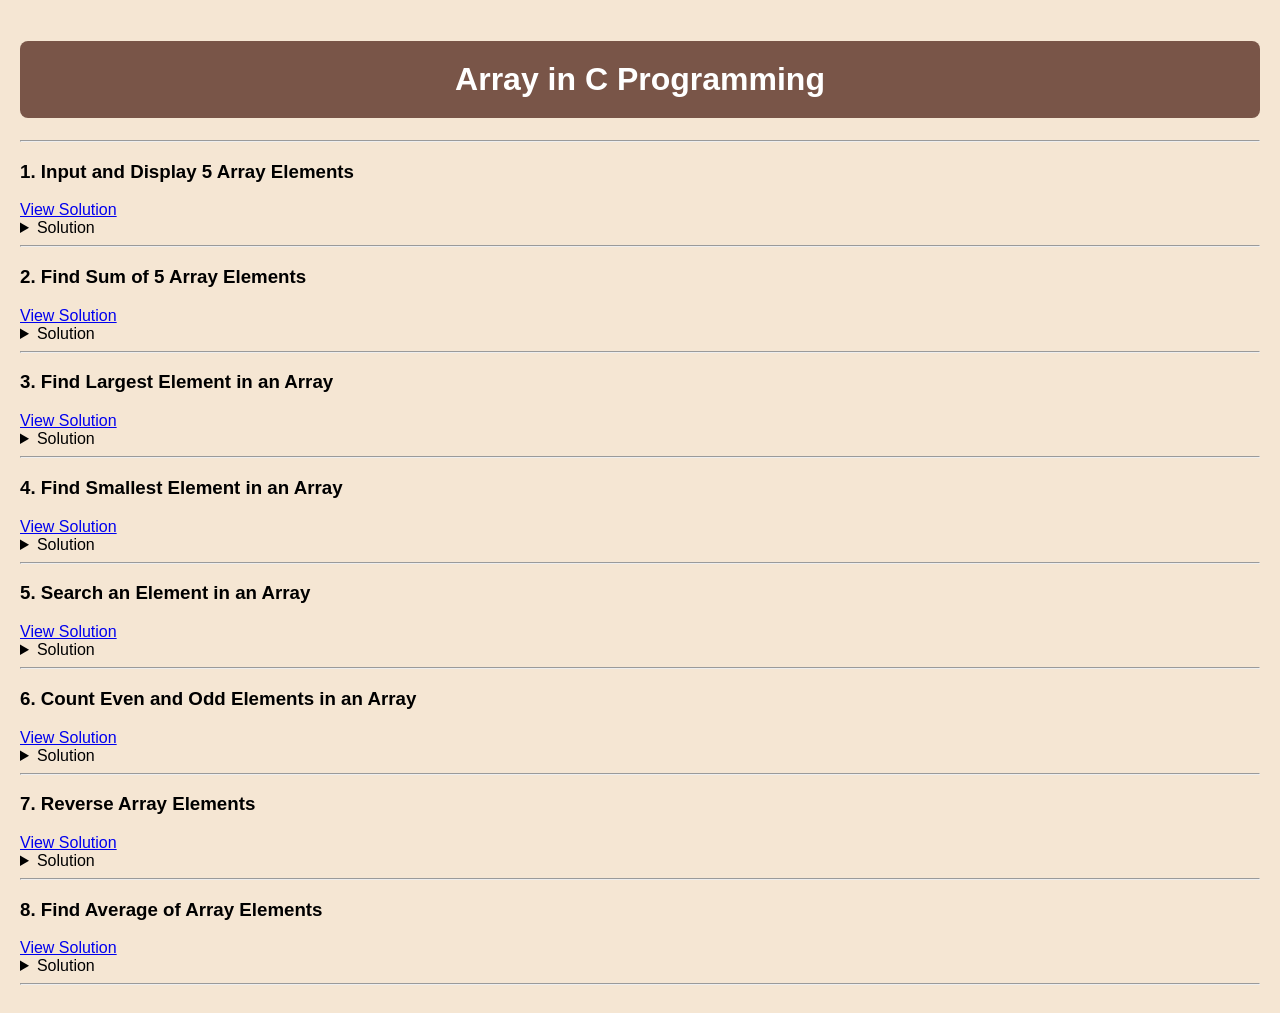
==== array.html @ f1c7ac61 "Add files via upload" ====
<!DOCTYPE html>
<html>
<head>
    <title>Array in C</title>
<head>
    <title>Array in C</title>
    <link rel="stylesheet" href="style.css">
</head>


<body>

<h1>Array in C Programming</h1>
<hr>

<h3>1. Input and Display 5 Array Elements</h3>
<a href="#q1">View Solution</a>

<details id="q1">
<summary>Solution</summary>

<h4>C Program</h4>
<pre>
#include &lt;stdio.h&gt;

int main()
{
    int a[5], i;

    printf("Enter 5 numbers: ");

    for(i = 0; i < 5; i++)
    {
        scanf("%d", &a[i]);
    }

    printf("Array elements: ");

    for(i = 0; i < 5; i++)
    {
        printf("%d ", a[i]);
    }

    return 0;
}
</pre>

<h4>Output</h4>
<pre>
Enter 5 numbers: 10 20 30 40 50
Array elements: 10 20 30 40 50
</pre>
</details>

<hr>

<h3>2. Find Sum of 5 Array Elements</h3>
<a href="#q2">View Solution</a>

<details id="q2">
<summary>Solution</summary>

<h4>C Program</h4>
<pre>
#include &lt;stdio.h&gt;

int main()
{
    int a[5], i, sum = 0;

    printf("Enter 5 numbers: ");

    for(i = 0; i < 5; i++)
    {
        scanf("%d", &a[i]);
        sum = sum + a[i];
    }

    printf("Sum = %d", sum);

    return 0;
}
</pre>

<h4>Output</h4>
<pre>
Enter 5 numbers: 10 20 30 40 50
Sum = 150
</pre>
</details>

<hr>

<h3>3. Find Largest Element in an Array</h3>
<a href="#q3">View Solution</a>

<details id="q3">
<summary>Solution</summary>

<h4>C Program</h4>
<pre>
#include &lt;stdio.h&gt;

int main()
{
    int a[5], i, max;

    printf("Enter 5 numbers: ");

    for(i = 0; i < 5; i++)
    {
        scanf("%d", &a[i]);
    }

    max = a[0];

    for(i = 1; i < 5; i++)
    {
        if(a[i] > max)
            max = a[i];
    }

    printf("Largest = %d", max);

    return 0;
}
</pre>

<h4>Output</h4>
<pre>
Enter 5 numbers: 12 45 23 67 34
Largest = 67
</pre>
</details>

<hr>

<h3>4. Find Smallest Element in an Array</h3>
<a href="#q4">View Solution</a>

<details id="q4">
<summary>Solution</summary>

<h4>C Program</h4>
<pre>
#include &lt;stdio.h&gt;

int main()
{
    int a[5], i, min;

    printf("Enter 5 numbers: ");

    for(i = 0; i < 5; i++)
    {
        scanf("%d", &a[i]);
    }

    min = a[0];

    for(i = 1; i < 5; i++)
    {
        if(a[i] < min)
            min = a[i];
    }

    printf("Smallest = %d", min);

    return 0;
}
</pre>

<h4>Output</h4>
<pre>
Enter 5 numbers: 12 45 23 67 34
Smallest = 12
</pre>
</details>

<hr>

<h3>5. Search an Element in an Array</h3>
<a href="#q5">View Solution</a>

<details id="q5">
<summary>Solution</summary>

<h4>C Program</h4>
<pre>
#include &lt;stdio.h&gt;

int main()
{
    int a[5], i, num, found = 0;

    printf("Enter 5 numbers: ");

    for(i = 0; i < 5; i++)
    {
        scanf("%d", &a[i]);
    }

    printf("Enter number to search: ");
    scanf("%d", &num);

    for(i = 0; i < 5; i++)
    {
        if(a[i] == num)
        {
            found = 1;
            break;
        }
    }

    if(found == 1)
        printf("Element Found");
    else
        printf("Element Not Found");

    return 0;
}
</pre>

<h4>Output</h4>
<pre>
Enter 5 numbers: 10 20 30 40 50
Enter number to search: 30
Element Found
</pre>
</details>

<hr>

<h3>6. Count Even and Odd Elements in an Array</h3>
<a href="#q6">View Solution</a>

<details id="q6">
<summary>Solution</summary>

<h4>C Program</h4>
<pre>
#include &lt;stdio.h&gt;

int main()
{
    int a[5], i, even = 0, odd = 0;

    printf("Enter 5 numbers: ");

    for(i = 0; i < 5; i++)
    {
        scanf("%d", &a[i]);

        if(a[i] % 2 == 0)
            even++;
        else
            odd++;
    }

    printf("Even = %d\n", even);
    printf("Odd = %d", odd);

    return 0;
}
</pre>

<h4>Output</h4>
<pre>
Enter 5 numbers: 10 15 20 25 30
Even = 3
Odd = 2
</pre>
</details>

<hr>

<h3>7. Reverse Array Elements</h3>
<a href="#q7">View Solution</a>

<details id="q7">
<summary>Solution</summary>

<h4>C Program</h4>
<pre>
#include &lt;stdio.h&gt;

int main()
{
    int a[5], i;

    printf("Enter 5 numbers: ");

    for(i = 0; i < 5; i++)
    {
        scanf("%d", &a[i]);
    }

    printf("Reverse Array: ");

    for(i = 4; i >= 0; i--)
    {
        printf("%d ", a[i]);
    }

    return 0;
}
</pre>

<h4>Output</h4>
<pre>
Enter 5 numbers: 10 20 30 40 50
Reverse Array: 50 40 30 20 10
</pre>
</details>

<hr>

<h3>8. Find Average of Array Elements</h3>
<a href="#q8">View Solution</a>

<details id="q8">
<summary>Solution</summary>

<h4>C Program</h4>
<pre>
#include &lt;stdio.h&gt;

int main()
{
    int a[5], i, sum = 0;
    float avg;

    printf("Enter 5 numbers: ");

    for(i = 0; i < 5; i++)
    {
        scanf("%d", &a[i]);
        sum = sum + a[i];
    }

    avg = sum / 5.0;

    printf("Average = %.2f", avg);

    return 0;
}
</pre>

<h4>Output</h4>
<pre>
Enter 5 numbers: 10 20 30 40 50
Average = 30.00
</pre>
</details>

<hr>

</body>
</html>
---- style.css ----
body {
    font-family: Arial, sans-serif;
    background-color: #F5E6D3;
    margin: 0;
    padding: 20px;
}

h1 {
    text-align: center;
    color: white;
    background-color: #795548;
    padding: 20px;
    border-radius: 8px;
}

h2 {
    text-align: center;
    color: #4E342E;
    margin-top: 30px;
}

.topic {
    background-color: #FFFDF9;
    width: 70%;
    margin: 15px auto;
    padding: 12px 20px;
    border: 1px solid #BCA08A;
    border-radius: 8px;
}

.topic h3 {
    color: #5D4037;
}

.topic a {
    color: #8D5A3B;
    text-decoration: none;
}

.topic a:hover {
    color: #4E342E;
    text-decoration: underline;
}
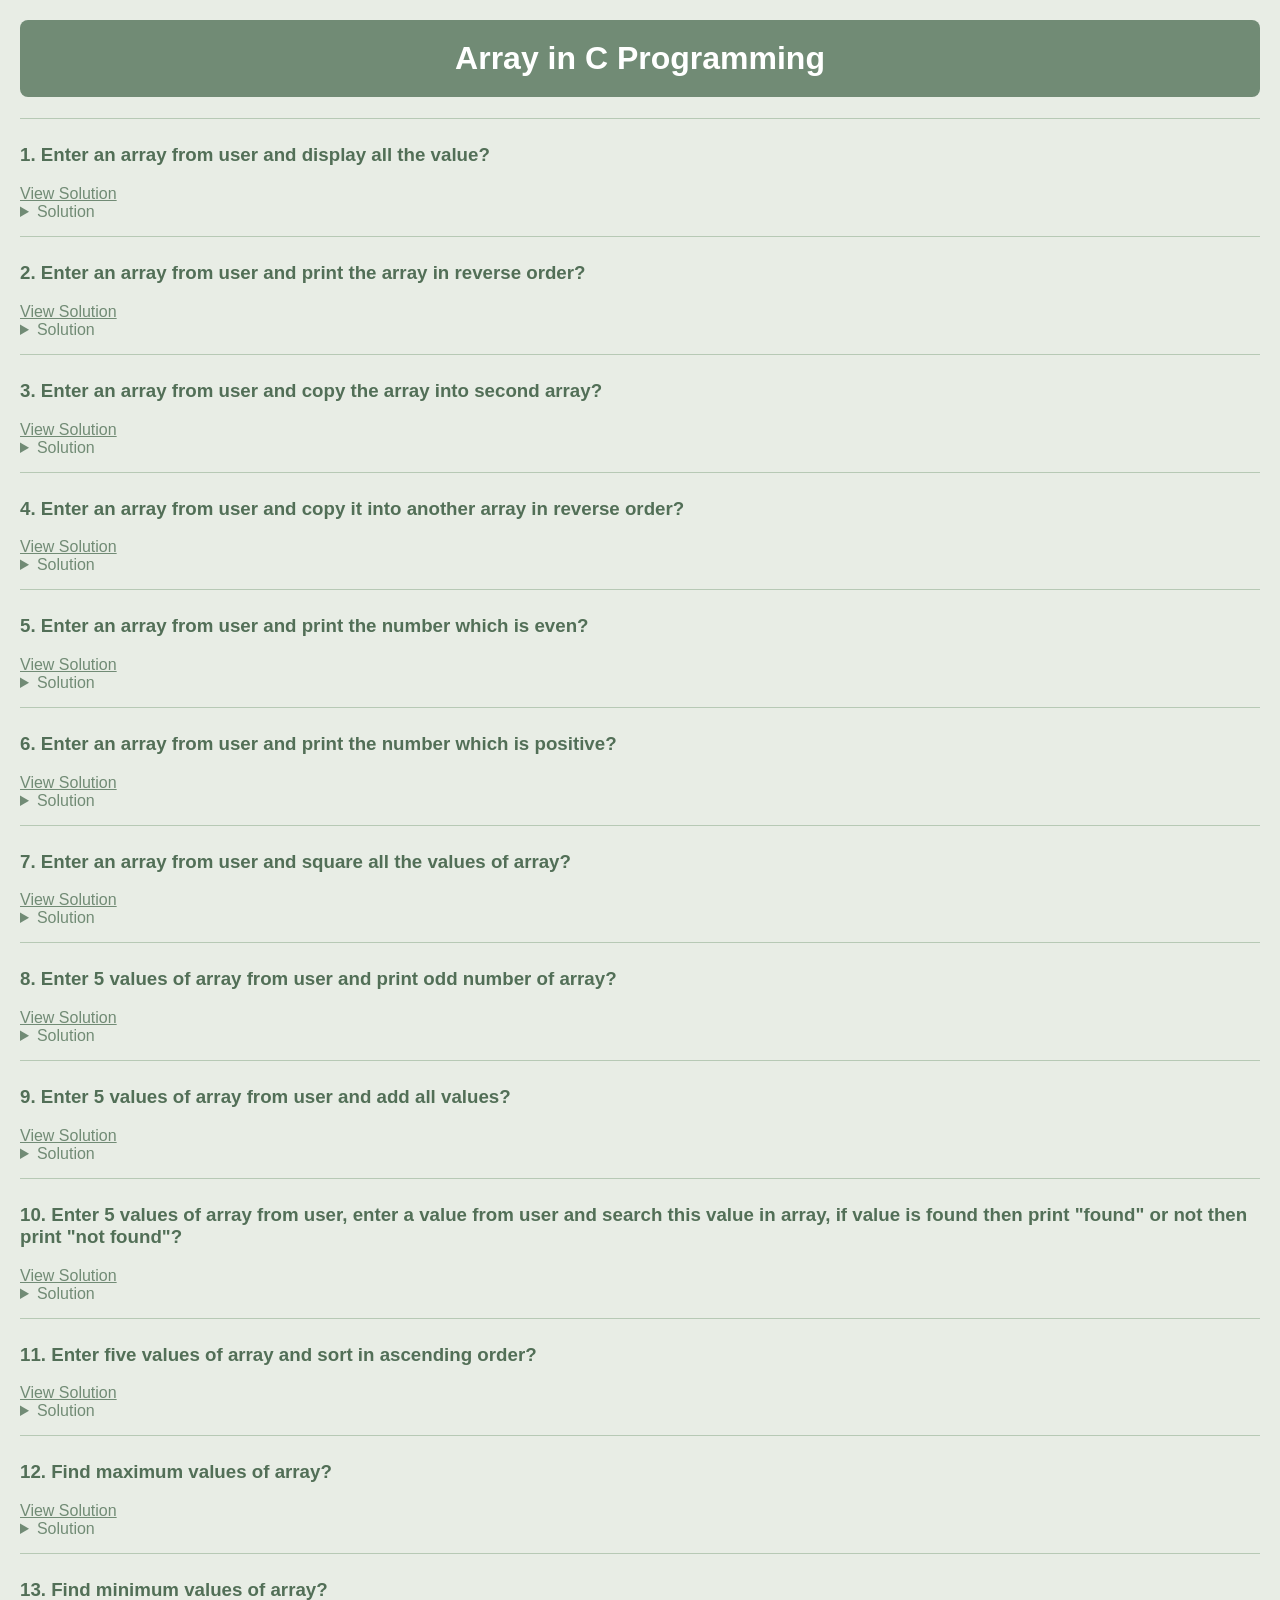
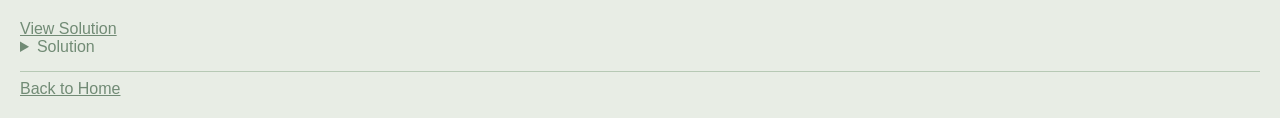
==== commit a2ae56f4: "Add files via upload" ====
--- a/array.html
+++ b/array.html
@@ -1,24 +1,359 @@
-<!DOCTYPE html>
+
+
 <html>
-<head>
-    <title>Array in C</title>
 <head>
     <title>Array in C</title>
     <link rel="stylesheet" href="style.css">
 </head>
-
-
 <body>
 
 <h1>Array in C Programming</h1>
 <hr>
 
-<h3>1. Input and Display 5 Array Elements</h3>
+<h3>1. Enter an array from user and display all the value?</h3>
 <a href="#q1">View Solution</a>
-
 <details id="q1">
 <summary>Solution</summary>
-
+<h4>C Program</h4>
+<pre>
+#include &lt;stdio.h&gt;
+
+int main()
+{
+    int a[100], n, i;
+
+    printf("Enter size: ");
+    scanf("%d", &n);
+
+    for(i = 0; i < n; i++)
+    {
+        printf("Enter value: ");
+        scanf("%d", &a[i]);
+    }
+
+    for(i = 0; i < n; i++)
+    {
+        printf("%d\n", a[i]);
+    }
+
+    return 0;
+}
+</pre>
+<h4>Output</h4>
+<pre>
+Enter size: 5
+Enter value: 10
+Enter value: 20
+Enter value: 30
+Enter value: 40
+Enter value: 50
+10
+20
+30
+40
+50
+</pre>
+</details>
+<hr>
+
+<h3>2. Enter an array from user and print the array in reverse order?</h3>
+<a href="#q2">View Solution</a>
+<details id="q2">
+<summary>Solution</summary>
+<h4>C Program</h4>
+<pre>
+#include &lt;stdio.h&gt;
+
+int main()
+{
+    int a[100], n, i;
+
+    printf("Enter size: ");
+    scanf("%d", &n);
+
+    for(i = 0; i < n; i++)
+    {
+        printf("Enter value: ");
+        scanf("%d", &a[i]);
+    }
+
+    for(i = n - 1; i >= 0; i--)
+    {
+        printf("%d\n", a[i]);
+    }
+
+    return 0;
+}
+</pre>
+<h4>Output</h4>
+<pre>
+Enter size: 5
+Enter value: 10
+Enter value: 20
+Enter value: 30
+Enter value: 40
+Enter value: 50
+50
+40
+30
+20
+10
+</pre>
+</details>
+<hr>
+
+<h3>3. Enter an array from user and copy the array into second array?</h3>
+<a href="#q3">View Solution</a>
+<details id="q3">
+<summary>Solution</summary>
+<h4>C Program</h4>
+<pre>
+#include &lt;stdio.h&gt;
+
+int main()
+{
+    int a[100], b[100], n, i;
+
+    printf("Enter size: ");
+    scanf("%d", &n);
+
+    for(i = 0; i < n; i++)
+    {
+        printf("Enter value: ");
+        scanf("%d", &a[i]);
+    }
+
+    for(i = 0; i < n; i++)
+    {
+        b[i] = a[i];
+    }
+
+    printf("Second array:\n");
+
+    for(i = 0; i < n; i++)
+    {
+        printf("%d\n", b[i]);
+    }
+
+    return 0;
+}
+</pre>
+<h4>Output</h4>
+<pre>
+Enter size: 3
+Enter value: 10
+Enter value: 20
+Enter value: 30
+Second array:
+10
+20
+30
+</pre>
+</details>
+<hr>
+
+<h3>4. Enter an array from user and copy it into another array in reverse order?</h3>
+<a href="#q4">View Solution</a>
+<details id="q4">
+<summary>Solution</summary>
+<h4>C Program</h4>
+<pre>
+#include &lt;stdio.h&gt;
+
+int main()
+{
+    int a[100], b[100], n, i, j;
+
+    printf("Enter size: ");
+    scanf("%d", &n);
+
+    for(i = 0; i < n; i++)
+    {
+        printf("Enter value: ");
+        scanf("%d", &a[i]);
+    }
+
+    j = 0;
+
+    for(i = n - 1; i >= 0; i--)
+    {
+        b[j] = a[i];
+        j++;
+    }
+
+    printf("Reverse array:\n");
+
+    for(i = 0; i < n; i++)
+    {
+        printf("%d\n", b[i]);
+    }
+
+    return 0;
+}
+</pre>
+<h4>Output</h4>
+<pre>
+Enter size: 3
+Enter value: 10
+Enter value: 20
+Enter value: 30
+Reverse array:
+30
+20
+10
+</pre>
+</details>
+<hr>
+
+<h3>5. Enter an array from user and print the number which is even?</h3>
+<a href="#q5">View Solution</a>
+<details id="q5">
+<summary>Solution</summary>
+<h4>C Program</h4>
+<pre>
+#include &lt;stdio.h&gt;
+
+int main()
+{
+    int a[100], n, i;
+
+    printf("Enter size: ");
+    scanf("%d", &n);
+
+    for(i = 0; i < n; i++)
+    {
+        printf("Enter value: ");
+        scanf("%d", &a[i]);
+    }
+
+    printf("Even numbers:\n");
+
+    for(i = 0; i < n; i++)
+    {
+        if(a[i] % 2 == 0)
+        {
+            printf("%d\n", a[i]);
+        }
+    }
+
+    return 0;
+}
+</pre>
+<h4>Output</h4>
+<pre>
+Enter size: 5
+Enter value: 10
+Enter value: 15
+Enter value: 20
+Enter value: 25
+Enter value: 30
+Even numbers:
+10
+20
+30
+</pre>
+</details>
+<hr>
+
+<h3>6. Enter an array from user and print the number which is positive?</h3>
+<a href="#q6">View Solution</a>
+<details id="q6">
+<summary>Solution</summary>
+<h4>C Program</h4>
+<pre>
+#include &lt;stdio.h&gt;
+
+int main()
+{
+    int a[100], n, i;
+
+    printf("Enter size: ");
+    scanf("%d", &n);
+
+    for(i = 0; i < n; i++)
+    {
+        printf("Enter value: ");
+        scanf("%d", &a[i]);
+    }
+
+    printf("Positive numbers:\n");
+
+    for(i = 0; i < n; i++)
+    {
+        if(a[i] > 0)
+        {
+            printf("%d\n", a[i]);
+        }
+    }
+
+    return 0;
+}
+</pre>
+<h4>Output</h4>
+<pre>
+Enter size: 5
+Enter value: 10
+Enter value: -5
+Enter value: 20
+Enter value: -2
+Enter value: 30
+Positive numbers:
+10
+20
+30
+</pre>
+</details>
+<hr>
+
+<h3>7. Enter an array from user and square all the values of array?</h3>
+<a href="#q7">View Solution</a>
+<details id="q7">
+<summary>Solution</summary>
+<h4>C Program</h4>
+<pre>
+#include &lt;stdio.h&gt;
+
+int main()
+{
+    int a[100], n, i;
+
+    printf("Enter size: ");
+    scanf("%d", &n);
+
+    for(i = 0; i < n; i++)
+    {
+        printf("Enter value: ");
+        scanf("%d", &a[i]);
+    }
+
+    printf("Square of values:\n");
+
+    for(i = 0; i < n; i++)
+    {
+        printf("%d\n", a[i] * a[i]);
+    }
+
+    return 0;
+}
+</pre>
+<h4>Output</h4>
+<pre>
+Enter size: 3
+Enter value: 2
+Enter value: 3
+Enter value: 4
+Square of values:
+4
+9
+16
+</pre>
+</details>
+<hr>
+
+<h3>8. Enter 5 values of array from user and print odd number of array?</h3>
+<a href="#q8">View Solution</a>
+<details id="q8">
+<summary>Solution</summary>
 <h4>C Program</h4>
 <pre>
 #include &lt;stdio.h&gt;
@@ -27,39 +362,43 @@
 {
     int a[5], i;
 
-    printf("Enter 5 numbers: ");
-
-    for(i = 0; i < 5; i++)
-    {
-        scanf("%d", &a[i]);
-    }
-
-    printf("Array elements: ");
-
-    for(i = 0; i < 5; i++)
-    {
-        printf("%d ", a[i]);
-    }
-
-    return 0;
-}
-</pre>
-
-<h4>Output</h4>
-<pre>
-Enter 5 numbers: 10 20 30 40 50
-Array elements: 10 20 30 40 50
-</pre>
-</details>
-
-<hr>
-
-<h3>2. Find Sum of 5 Array Elements</h3>
-<a href="#q2">View Solution</a>
-
-<details id="q2">
-<summary>Solution</summary>
-
+    for(i = 0; i < 5; i++)
+    {
+        printf("Enter value: ");
+        scanf("%d", &a[i]);
+    }
+
+    printf("Odd numbers:\n");
+
+    for(i = 0; i < 5; i++)
+    {
+        if(a[i] % 2 != 0)
+        {
+            printf("%d\n", a[i]);
+        }
+    }
+
+    return 0;
+}
+</pre>
+<h4>Output</h4>
+<pre>
+Enter value: 10
+Enter value: 15
+Enter value: 20
+Enter value: 25
+Enter value: 30
+Odd numbers:
+15
+25
+</pre>
+</details>
+<hr>
+
+<h3>9. Enter 5 values of array from user and add all values?</h3>
+<a href="#q9">View Solution</a>
+<details id="q9">
+<summary>Solution</summary>
 <h4>C Program</h4>
 <pre>
 #include &lt;stdio.h&gt;
@@ -68,11 +407,14 @@
 {
     int a[5], i, sum = 0;
 
-    printf("Enter 5 numbers: ");
-
-    for(i = 0; i < 5; i++)
-    {
-        scanf("%d", &a[i]);
+    for(i = 0; i < 5; i++)
+    {
+        printf("Enter value: ");
+        scanf("%d", &a[i]);
+    }
+
+    for(i = 0; i < 5; i++)
+    {
         sum = sum + a[i];
     }
 
@@ -81,279 +423,229 @@
     return 0;
 }
 </pre>
-
-<h4>Output</h4>
-<pre>
-Enter 5 numbers: 10 20 30 40 50
+<h4>Output</h4>
+<pre>
+Enter value: 10
+Enter value: 20
+Enter value: 30
+Enter value: 40
+Enter value: 50
 Sum = 150
 </pre>
 </details>
-
-<hr>
-
-<h3>3. Find Largest Element in an Array</h3>
-<a href="#q3">View Solution</a>
-
-<details id="q3">
-<summary>Solution</summary>
-
-<h4>C Program</h4>
-<pre>
-#include &lt;stdio.h&gt;
-
-int main()
-{
-    int a[5], i, max;
-
-    printf("Enter 5 numbers: ");
-
-    for(i = 0; i < 5; i++)
-    {
+<hr>
+
+<h3>10. Enter 5 values of array from user, enter a value from user and search this value in array, if value is found then print "found" or not then print "not found"?</h3>
+<a href="#q10">View Solution</a>
+<details id="q10">
+<summary>Solution</summary>
+<h4>C Program</h4>
+<pre>
+#include &lt;stdio.h&gt;
+
+int main()
+{
+    int a[5], i, n, flag = 0;
+
+    for(i = 0; i < 5; i++)
+    {
+        printf("Enter value: ");
+        scanf("%d", &a[i]);
+    }
+
+    printf("Enter number to search: ");
+    scanf("%d", &n);
+
+    for(i = 0; i < 5; i++)
+    {
+        if(a[i] == n)
+        {
+            flag = 1;
+        }
+    }
+
+    if(flag == 1)
+    {
+        printf("Found");
+    }
+    else
+    {
+        printf("Not found");
+    }
+
+    return 0;
+}
+</pre>
+<h4>Output</h4>
+<pre>
+Enter value: 10
+Enter value: 20
+Enter value: 30
+Enter value: 40
+Enter value: 50
+Enter number to search: 30
+Found
+</pre>
+</details>
+<hr>
+
+<h3>11. Enter five values of array and sort in ascending order?</h3>
+<a href="#q11">View Solution</a>
+<details id="q11">
+<summary>Solution</summary>
+<h4>C Program</h4>
+<pre>
+#include &lt;stdio.h&gt;
+
+int main()
+{
+    int a[5], i, j, temp;
+
+    for(i = 0; i < 5; i++)
+    {
+        printf("Enter value: ");
+        scanf("%d", &a[i]);
+    }
+
+    for(i = 0; i < 5; i++)
+    {
+        for(j = i + 1; j < 5; j++)
+        {
+            if(a[i] > a[j])
+            {
+                temp = a[i];
+                a[i] = a[j];
+                a[j] = temp;
+            }
+        }
+    }
+
+    printf("Ascending order:\n");
+
+    for(i = 0; i < 5; i++)
+    {
+        printf("%d\n", a[i]);
+    }
+
+    return 0;
+}
+</pre>
+<h4>Output</h4>
+<pre>
+Enter value: 50
+Enter value: 20
+Enter value: 40
+Enter value: 10
+Enter value: 30
+Ascending order:
+10
+20
+30
+40
+50
+</pre>
+</details>
+<hr>
+
+<h3>12. Find maximum values of array?</h3>
+<a href="#q12">View Solution</a>
+<details id="q12">
+<summary>Solution</summary>
+<h4>C Program</h4>
+<pre>
+#include &lt;stdio.h&gt;
+
+int main()
+{
+    int a[100], n, i, max;
+
+    printf("Enter size: ");
+    scanf("%d", &n);
+
+    for(i = 0; i < n; i++)
+    {
+        printf("Enter value: ");
         scanf("%d", &a[i]);
     }
 
     max = a[0];
 
-    for(i = 1; i < 5; i++)
+    for(i = 1; i < n; i++)
     {
         if(a[i] > max)
+        {
             max = a[i];
-    }
-
-    printf("Largest = %d", max);
-
-    return 0;
-}
-</pre>
-
-<h4>Output</h4>
-<pre>
-Enter 5 numbers: 12 45 23 67 34
-Largest = 67
-</pre>
-</details>
-
-<hr>
-
-<h3>4. Find Smallest Element in an Array</h3>
-<a href="#q4">View Solution</a>
-
-<details id="q4">
-<summary>Solution</summary>
-
-<h4>C Program</h4>
-<pre>
-#include &lt;stdio.h&gt;
-
-int main()
-{
-    int a[5], i, min;
-
-    printf("Enter 5 numbers: ");
-
-    for(i = 0; i < 5; i++)
-    {
+        }
+    }
+
+    printf("Maximum value = %d", max);
+
+    return 0;
+}
+</pre>
+<h4>Output</h4>
+<pre>
+Enter size: 5
+Enter value: 10
+Enter value: 50
+Enter value: 20
+Enter value: 30
+Enter value: 40
+Maximum value = 50
+</pre>
+</details>
+<hr>
+
+<h3>13. Find minimum values of array?</h3>
+<a href="#q13">View Solution</a>
+<details id="q13">
+<summary>Solution</summary>
+<h4>C Program</h4>
+<pre>
+#include &lt;stdio.h&gt;
+
+int main()
+{
+    int a[100], n, i, min;
+
+    printf("Enter size: ");
+    scanf("%d", &n);
+
+    for(i = 0; i < n; i++)
+    {
+        printf("Enter value: ");
         scanf("%d", &a[i]);
     }
 
     min = a[0];
 
-    for(i = 1; i < 5; i++)
+    for(i = 1; i < n; i++)
     {
         if(a[i] < min)
+        {
             min = a[i];
-    }
-
-    printf("Smallest = %d", min);
-
-    return 0;
-}
-</pre>
-
-<h4>Output</h4>
-<pre>
-Enter 5 numbers: 12 45 23 67 34
-Smallest = 12
-</pre>
-</details>
-
-<hr>
-
-<h3>5. Search an Element in an Array</h3>
-<a href="#q5">View Solution</a>
-
-<details id="q5">
-<summary>Solution</summary>
-
-<h4>C Program</h4>
-<pre>
-#include &lt;stdio.h&gt;
-
-int main()
-{
-    int a[5], i, num, found = 0;
-
-    printf("Enter 5 numbers: ");
-
-    for(i = 0; i < 5; i++)
-    {
-        scanf("%d", &a[i]);
-    }
-
-    printf("Enter number to search: ");
-    scanf("%d", &num);
-
-    for(i = 0; i < 5; i++)
-    {
-        if(a[i] == num)
-        {
-            found = 1;
-            break;
         }
     }
 
-    if(found == 1)
-        printf("Element Found");
-    else
-        printf("Element Not Found");
-
-    return 0;
-}
-</pre>
-
-<h4>Output</h4>
-<pre>
-Enter 5 numbers: 10 20 30 40 50
-Enter number to search: 30
-Element Found
-</pre>
-</details>
-
-<hr>
-
-<h3>6. Count Even and Odd Elements in an Array</h3>
-<a href="#q6">View Solution</a>
-
-<details id="q6">
-<summary>Solution</summary>
-
-<h4>C Program</h4>
-<pre>
-#include &lt;stdio.h&gt;
-
-int main()
-{
-    int a[5], i, even = 0, odd = 0;
-
-    printf("Enter 5 numbers: ");
-
-    for(i = 0; i < 5; i++)
-    {
-        scanf("%d", &a[i]);
-
-        if(a[i] % 2 == 0)
-            even++;
-        else
-            odd++;
-    }
-
-    printf("Even = %d\n", even);
-    printf("Odd = %d", odd);
-
-    return 0;
-}
-</pre>
-
-<h4>Output</h4>
-<pre>
-Enter 5 numbers: 10 15 20 25 30
-Even = 3
-Odd = 2
-</pre>
-</details>
-
-<hr>
-
-<h3>7. Reverse Array Elements</h3>
-<a href="#q7">View Solution</a>
-
-<details id="q7">
-<summary>Solution</summary>
-
-<h4>C Program</h4>
-<pre>
-#include &lt;stdio.h&gt;
-
-int main()
-{
-    int a[5], i;
-
-    printf("Enter 5 numbers: ");
-
-    for(i = 0; i < 5; i++)
-    {
-        scanf("%d", &a[i]);
-    }
-
-    printf("Reverse Array: ");
-
-    for(i = 4; i >= 0; i--)
-    {
-        printf("%d ", a[i]);
-    }
-
-    return 0;
-}
-</pre>
-
-<h4>Output</h4>
-<pre>
-Enter 5 numbers: 10 20 30 40 50
-Reverse Array: 50 40 30 20 10
-</pre>
-</details>
-
-<hr>
-
-<h3>8. Find Average of Array Elements</h3>
-<a href="#q8">View Solution</a>
-
-<details id="q8">
-<summary>Solution</summary>
-
-<h4>C Program</h4>
-<pre>
-#include &lt;stdio.h&gt;
-
-int main()
-{
-    int a[5], i, sum = 0;
-    float avg;
-
-    printf("Enter 5 numbers: ");
-
-    for(i = 0; i < 5; i++)
-    {
-        scanf("%d", &a[i]);
-        sum = sum + a[i];
-    }
-
-    avg = sum / 5.0;
-
-    printf("Average = %.2f", avg);
-
-    return 0;
-}
-</pre>
-
-<h4>Output</h4>
-<pre>
-Enter 5 numbers: 10 20 30 40 50
-Average = 30.00
-</pre>
-</details>
-
-<hr>
+    printf("Minimum value = %d", min);
+
+    return 0;
+}
+</pre>
+<h4>Output</h4>
+<pre>
+Enter size: 5
+Enter value: 10
+Enter value: 50
+Enter value: 20
+Enter value: 30
+Enter value: 40
+Minimum value = 10
+</pre>
+</details>
+<hr>
+
+<a href="index.html">Back to Home</a>
 
 </body>
-</html>+</html>
--- a/style.css
+++ b/style.css
@@ -1,7 +1,7 @@
 
-   body {
+body {
     font-family: Arial, sans-serif;
-    background-color: #F5E6D3;
+    background-color: #E8EDE5;
     margin: 0;
     padding: 20px;
 }
@@ -9,36 +9,61 @@
 h1 {
     text-align: center;
     color: white;
-    background-color: #795548;
+    background-color: #718B75;
     padding: 20px;
     border-radius: 8px;
 }
 
-h2 {
-    text-align: center;
-    color: #4E342E;
-    margin-top: 30px;
+h3 {
+    color: #526F57;
+    margin-top: 25px;
 }
 
+details {
+    margin-bottom: 15px;
+}
+
+summary {
+    color: #718B75;
+    cursor: pointer;
+}
+
+pre {
+    background-color: #FFFDF5;
+    color: #405B45;
+    padding: 15px;
+    border: 1px solid #B7C9B5;
+    border-radius: 8px;
+    overflow-x: auto;
+}
+
+a {
+    color: #718B75;
+}
+
+a:hover {
+    color: #405B45;
+}
+
+hr {
+    border: 0;
+    border-top: 1px solid #B7C9B5;
+}
+/* Home Page Alignment */
+
 .topic {
-    background-color: #FFFDF9;
+    background-color: #FFFDF5;
     width: 70%;
     margin: 15px auto;
     padding: 12px 20px;
-    border: 1px solid #BCA08A;
+    border: 1px solid #B7C9B5;
     border-radius: 8px;
 }
 
-.topic h3 {
-    color: #5D4037;
+h1 {
+    text-align: center;
 }
 
-.topic a {
-    color: #8D5A3B;
-    text-decoration: none;
-}
-
-.topic a:hover {
-    color: #4E342E;
-    text-decoration: underline;
+h2 {
+    text-align: center;
 }
